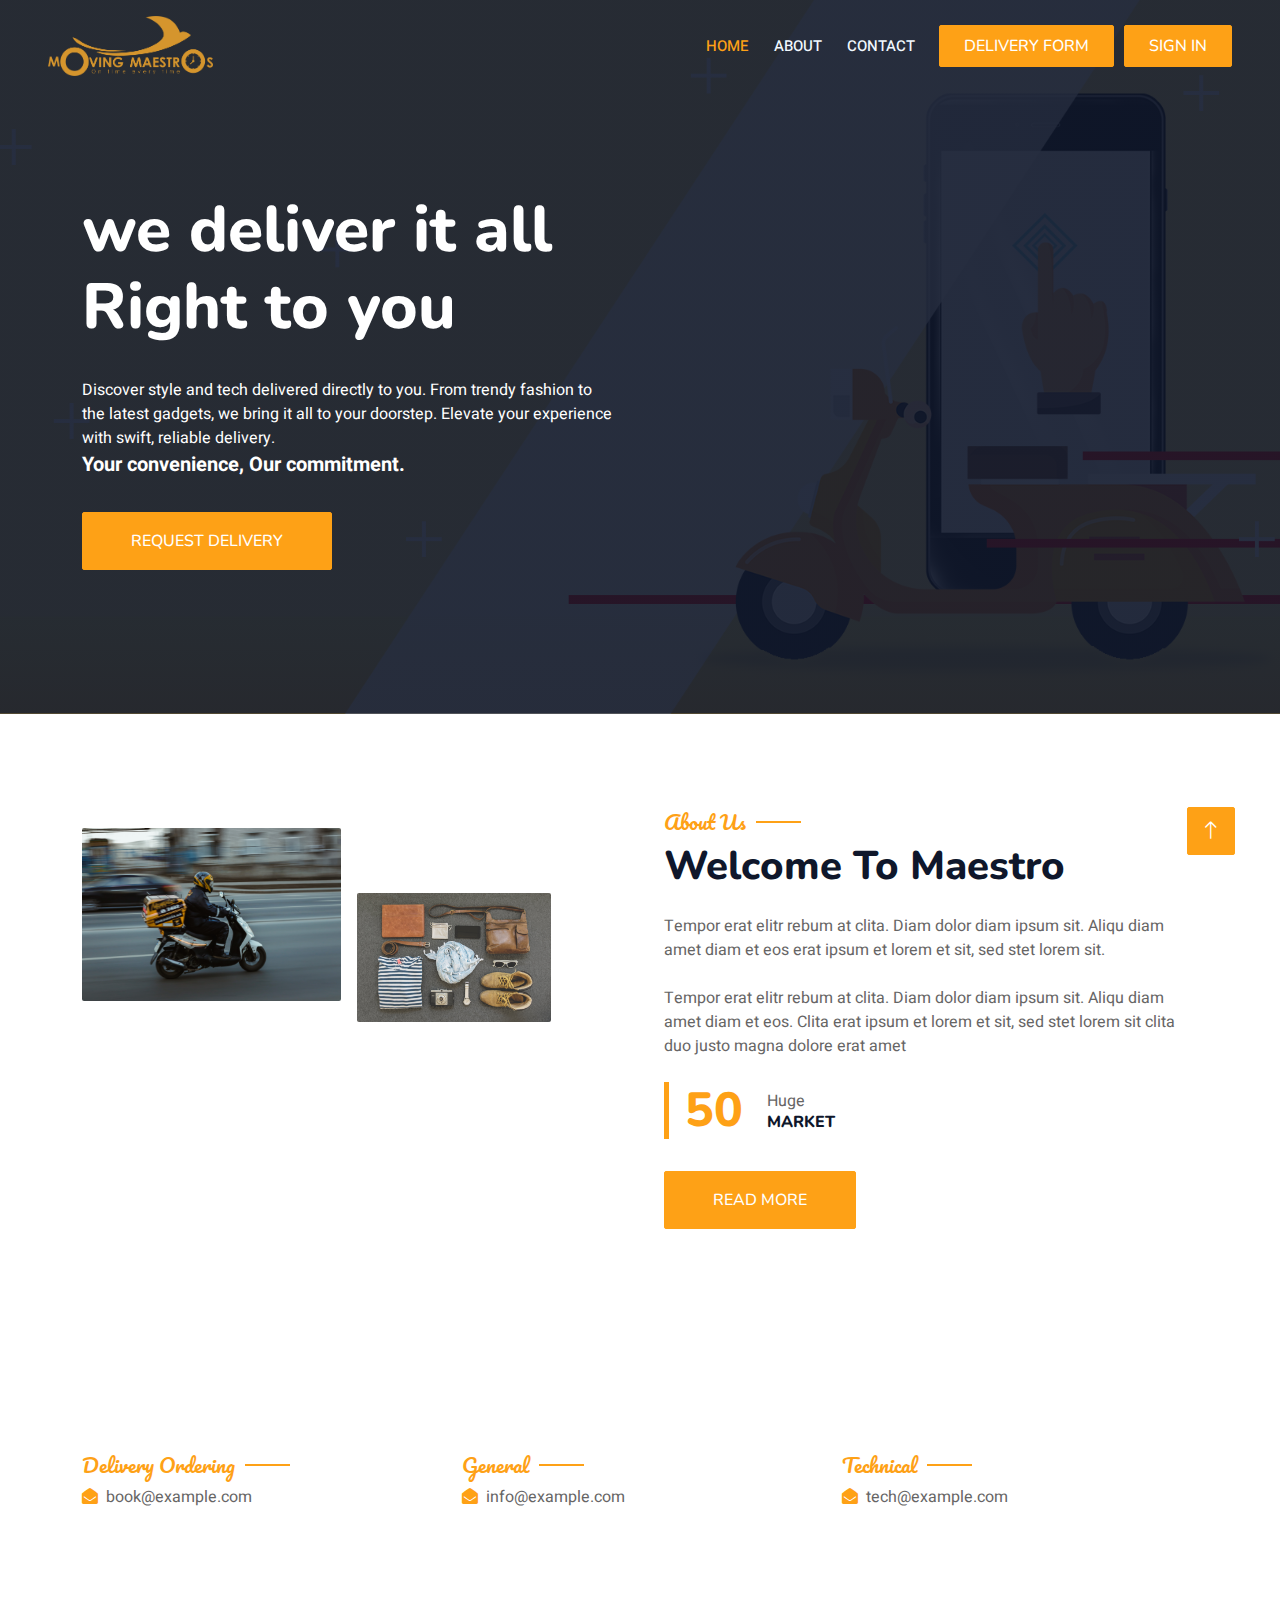
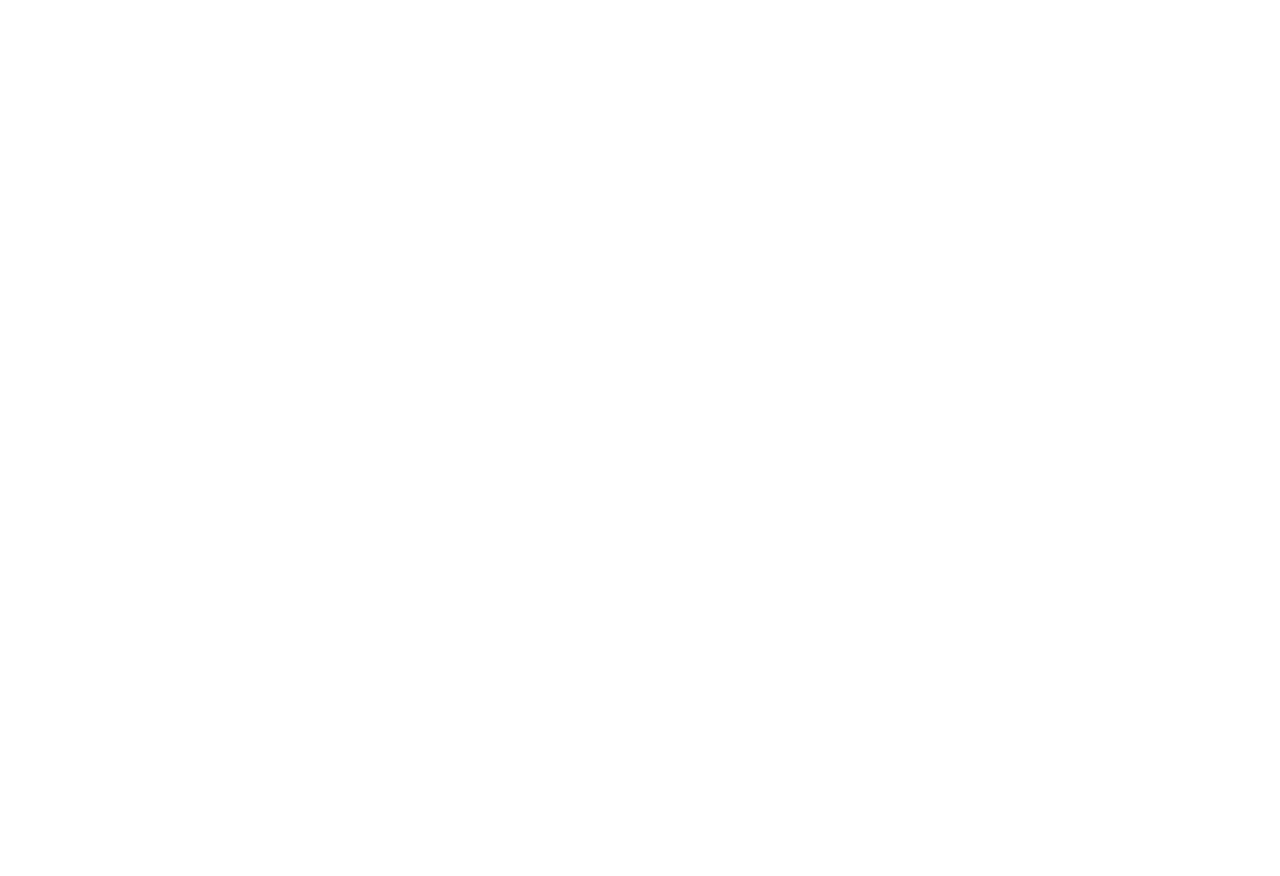
==== index.html @ 4fa52e2e "first commit message" ====
<!DOCTYPE html>
<html lang="en">

<head>
    <meta charset="utf-8">
    <title>delivery web app</title>
    <meta content="width=device-width, initial-scale=1.0" name="viewport">
    <meta content="" name="keywords">
    <meta content="" name="description">

    <!-- Favicon -->
    <link href="img/favicon.ico" rel="icon">

    <!-- Google Web Fonts -->
    <link rel="preconnect" href="https://fonts.googleapis.com">
    <link rel="preconnect" href="https://fonts.gstatic.com" crossorigin>
    <link href="https://fonts.googleapis.com/css2?family=Heebo:wght@400;500;600&family=Nunito:wght@600;700;800&family=Pacifico&display=swap" rel="stylesheet">

    <!-- Icon Font Stylesheet -->
    <link href="https://cdnjs.cloudflare.com/ajax/libs/font-awesome/5.10.0/css/all.min.css" rel="stylesheet">
    <link href="https://cdn.jsdelivr.net/npm/bootstrap-icons@1.4.1/font/bootstrap-icons.css" rel="stylesheet">

    <!-- Libraries Stylesheet -->
    <link href="lib/animate/animate.min.css" rel="stylesheet">
    <link href="lib/owlcarousel/assets/owl.carousel.min.css" rel="stylesheet">
    <link href="lib/tempusdominus/css/tempusdominus-bootstrap-4.min.css" rel="stylesheet" />

    <!-- Customized Bootstrap Stylesheet -->
    <link href="css/bootstrap.min.css" rel="stylesheet">

    <!-- Template Stylesheet -->
    <link href="css/style.css" rel="stylesheet">
</head>

<body>
    <div class="container-xxl bg-white p-0">
        <!-- Spinner Start -->
        <div id="spinner" class="show bg-white position-fixed translate-middle w-100 vh-100 top-50 start-50 d-flex align-items-center justify-content-center">
            <div class="spinner-border text-primary" style="width: 3rem; height: 3rem;" role="status">
                <span class="sr-only">Loading...</span>
            </div>
        </div>
        <!-- Spinner End -->


        <!-- Navbar & Hero Start -->
        <div class="container-xxl position-relative p-0">
            <nav class="navbar navbar-expand-lg navbar-dark bg-dark px-4 px-lg-5 py-3 py-lg-0">
                <a href="" class="navbar-brand p-0">
                    <h1 class="text-primary m-0"></h1>
                     <img src="img/logo.png" alt="Logo"> 
                </a>
                <button class="navbar-toggler" type="button" data-bs-toggle="collapse" data-bs-target="#navbarCollapse">
                    <span class="fa fa-bars"></span>
                </button>
                <div class="collapse navbar-collapse" id="navbarCollapse">
                    <div class="navbar-nav ms-auto py-0 pe-4">
                        <a href="index.html" class="nav-item nav-link active">Home</a>
                        <a href="about.html" class="nav-item nav-link">About</a>
                        <!-- <a href="#" class="nav-item nav-link">Service</a> -->
                        <!-- <a href="menu.html" class="nav-item nav-link">Menu</a> -->
                        <!-- <div class="nav-item dropdown">
                            <a href="#" class="nav-link dropdown-toggle" data-bs-toggle="dropdown">Pages</a>
                            <div class="dropdown-menu m-0">
                                <a href="#" class="dropdown-item">Our Team</a>
                                <a href="#" class="dropdown-item">Testimonial</a>
                            </div>
                        </div> -->
                        <a href="contact.html" class="nav-item nav-link">Contact</a>
                    </div>
                    <a href="agency_delivery-form.html" class="btn btn-primary py-2 px-4 custom-margin">Delivery Form</a>
                    <a href="authentication.html" class="btn btn-primary py-2 px-4">Sign in</a>                                     
                </div>
            </nav>

            <div class="container-xxl py-5 bg-dark hero-header mb-5">
                <div class="container my-5 py-5">
                    <div class="row align-items-center g-5">
                        <div class="col-lg-6 text-center text-lg-start">
                            <br><br>
                            <h1 class="display-3 text-white animated slideInLeft">we deliver it all<br>Right to you</h1><br>
                            <p class="text-white animated slideInLeft mb-4 pb-2">Discover style and tech delivered directly to you. From trendy fashion to the latest gadgets, we bring it all to your doorstep. Elevate your experience with swift, 
                                reliable delivery.<br><strong style="font-size: 20px;">Your convenience, Our commitment.</strong></p>
                            <a href="delivery_form.html" class="btn btn-primary py-sm-3 px-sm-5 me-3 animated slideInLeft">Request Delivery</a>
                        </div>
                        <!-- <div class="col-lg-6 text-center text-lg-end overflow-hidden">
                            <img class="img-fluid" src="img/hero.png" alt="">
                        </div> -->
                    </div>
                </div>
            </div>
        </div>
        <!-- Navbar & Hero End -->

        <!-- About Start -->
        <div class="container-xxl py-5">
            <div class="container">
                <div class="row g-5 align-items-center">
                    <div class="col-lg-6">
                        <div class="row g-3">
                            <div class="col-6 text-start">
                                <img class="img-fluid rounded w-100 wow zoomIn" data-wow-delay="0.1s" src="img/motor.jpg">
                            </div>
                            <div class="col-6 text-start">
                                <img class="img-fluid rounded w-75 wow zoomIn" data-wow-delay="0.3s" src="img/clothes.jpg" style="margin-top: 25%;">
                            </div>
                            <div class="col-6 text-end">
                                <img class="img-fluid rounded w-75 wow zoomIn" data-wow-delay="0.5s" src="img/electronics.jpg">
                            </div>
                            <div class="col-6 text-end">
                                <img class="img-fluid rounded w-100 wow zoomIn" data-wow-delay="0.7s" src="img/delivery.jpg">
                            </div>
                        </div>
                    </div>
                    <div class="col-lg-6">
                        <h5 class="section-title ff-secondary text-start text-primary fw-normal">About Us</h5>
                        <h1 class="mb-4">Welcome To Maestro</h1>
                        <p class="mb-4">Tempor erat elitr rebum at clita. Diam dolor diam ipsum sit. Aliqu diam amet diam et eos erat ipsum et lorem et sit, sed stet lorem sit.</p>
                        <p class="mb-4">Tempor erat elitr rebum at clita. Diam dolor diam ipsum sit. Aliqu diam amet diam et eos. Clita erat ipsum et lorem et sit, sed stet lorem sit clita duo justo magna dolore erat amet</p>
                        <div class="row g-4 mb-4">
                    
                            <div class="col-sm-6">
                                <div class="d-flex align-items-center border-start border-5 border-primary px-3">
                                    <h1 class="flex-shrink-0 display-5 text-primary mb-0" data-toggle="counter-up">50</h1>
                                    <div class="ps-4">
                                        <p class="mb-0">Huge</p>
                                        <h6 class="text-uppercase mb-0">Market</h6>
                                    </div>
                                </div>
                            </div>
                        </div>
                        <a class="btn btn-primary py-3 px-5 mt-2" href="">Read More</a>
                    </div>
                </div>
            </div>
        </div>
        <!-- About End -->


        <!-- Contact Start -->
        <div class="container-xxl py-5">
            <div class="container">
                <div class="text-center wow fadeInUp" data-wow-delay="0.1s">
                    <h5 class="section-title ff-secondary text-center text-primary fw-normal">Contact Us</h5>
                    <h1 class="mb-5">Contact For Any Issue</h1>
                </div>
                <div class="row g-4">
                    <div class="col-12">
                        <div class="row gy-4">
                            <div class="col-md-4">
                                <h5 class="section-title ff-secondary fw-normal text-start text-primary">Delivery Ordering</h5>
                                <p><i class="fa fa-envelope-open text-primary me-2"></i>book@example.com</p>
                            </div>
                            <div class="col-md-4">
                                <h5 class="section-title ff-secondary fw-normal text-start text-primary">General</h5>
                                <p><i class="fa fa-envelope-open text-primary me-2"></i>info@example.com</p>
                            </div>
                            <div class="col-md-4">
                                <h5 class="section-title ff-secondary fw-normal text-start text-primary">Technical</h5>
                                <p><i class="fa fa-envelope-open text-primary me-2"></i>tech@example.com</p>
                            </div>
                        </div>
                    </div>
                    <div class="col-md-6 wow fadeIn" data-wow-delay="0.1s">
                        <iframe class="position-relative rounded w-100 h-100"
                            src="https://www.google.com/maps/embed?pb=!1m18!1m12!1m3!1d3001156.4288297426!2d-78.01371936852176!3d42.72876761954724!2m3!1f0!2f0!3f0!3m2!1i1024!2i768!4f13.1!3m3!1m2!1s0x4ccc4bf0f123a5a9%3A0xddcfc6c1de189567!2sNew%20York%2C%20USA!5e0!3m2!1sen!2sbd!4v1603794290143!5m2!1sen!2sbd"
                            frameborder="0" style="min-height: 350px; border:0;" allowfullscreen="" aria-hidden="false"
                            tabindex="0"></iframe>
                    </div>
                    <div class="col-md-6">
                        <div class="wow fadeInUp" data-wow-delay="0.2s">
                            <form>
                                <div class="row g-3">
                                    <div class="col-md-6">
                                        <div class="form-floating">
                                            <input type="text" class="form-control" id="name" placeholder="Your Name">
                                            <label for="name">Your Name</label>
                                        </div>
                                    </div>
                                    <div class="col-md-6">
                                        <div class="form-floating">
                                            <input type="email" class="form-control" id="email" placeholder="Your Email">
                                            <label for="email">Your Email</label>
                                        </div>
                                    </div>
                                    <div class="col-12">
                                        <div class="form-floating">
                                            <input type="text" class="form-control" id="subject" placeholder="Subject">
                                            <label for="subject">Subject</label>
                                        </div>
                                    </div>
                                    <div class="col-12">
                                        <div class="form-floating">
                                            <textarea class="form-control" placeholder="Leave a message here" id="message" style="height: 150px"></textarea>
                                            <label for="message">Message</label>
                                        </div>
                                    </div>
                                    <div class="col-12">
                                        <button class="btn btn-primary w-100 py-3" type="submit">Send Message</button>
                                    </div>
                                </div>
                            </form>
                        </div>
                    </div>
                </div>
            </div>
        </div>
        <!-- Contact End -->


        <!-- Footer Start -->
        <div class="container-fluid bg-dark text-light footer pt-5 mt-5 wow fadeIn" data-wow-delay="0.1s">
            <div class="container py-5">
                <div class="row g-5">
                    <div class="col-lg-3 col-md-6">
                        <h4 class="section-title ff-secondary text-start text-primary fw-normal mb-4">Company</h4>
                        <a class="btn btn-link" href="">About Us</a>
                        <a class="btn btn-link" href="">Contact Us</a>
                        <!-- <a class="btn btn-link" href="">Reservation</a> -->
                        <a class="btn btn-link" href="">Privacy Policy</a>
                        <a class="btn btn-link" href="">Terms & Condition</a>
                    </div>
                    <div class="col-lg-3 col-md-6">
                        <h4 class="section-title ff-secondary text-start text-primary fw-normal mb-4">Contact</h4>
                        <p class="mb-2"><i class="fa fa-map-marker-alt me-3"></i>Kk123 St, Kicukiro, Rwamda</p>
                        <p class="mb-2"><i class="fa fa-phone-alt me-3"></i>+250 7845 67890</p>
                        <p class="mb-2"><i class="fa fa-envelope me-3"></i>info@example.com</p>
                        <div class="d-flex pt-2">
                            <a class="btn btn-outline-light btn-social" href=""><i class="fab fa-twitter"></i></a>
                            <a class="btn btn-outline-light btn-social" href=""><i class="fab fa-facebook-f"></i></a>
                            <a class="btn btn-outline-light btn-social" href=""><i class="fab fa-youtube"></i></a>
                            <a class="btn btn-outline-light btn-social" href=""><i class="fab fa-linkedin-in"></i></a>
                        </div>
                    </div>
                    <div class="col-lg-3 col-md-6">
                        <h4 class="section-title ff-secondary text-start text-primary fw-normal mb-4">Opening</h4>
                        <h5 class="text-light fw-normal">Monday - Saturday</h5>
                        <p>09AM - 09PM</p>
                        <h5 class="text-light fw-normal">Sunday</h5>
                        <p>10AM - 08PM</p>
                    </div>
                    <div class="col-lg-3 col-md-6">
                        <h4 class="section-title ff-secondary text-start text-primary fw-normal mb-4">Newsletter</h4>
                        <p>Dolor amet sit justo amet elitr clita ipsum elitr est.</p>
                        <div class="position-relative mx-auto" style="max-width: 400px;">
                            <input class="form-control border-primary w-100 py-3 ps-4 pe-5" type="text" placeholder="Your email">
                            <button type="button" class="btn btn-primary py-2 position-absolute top-0 end-0 mt-2 me-2">SignUp</button>
                        </div>
                    </div>
                </div>
            </div>
            <div class="container">
                <div class="copyright">
                    <div class="row">
                        <div class="col-md-6 text-center text-md-start mb-3 mb-md-0">
                            &copy; <a class="border-bottom" href="#">Maestro</a>, All Right Reserved. 
							
							<!--/*** This template is free as long as you keep the footer author’s credit link/attribution link/backlink. If you'd like to use the template without the footer author’s credit link/attribution link/backlink, you can purchase the Credit Removal License from "https://htmlcodex.com/credit-removal". Thank you for your support. ***/-->
							Designed By <a class="border-bottom" href="https://htmlcodex.com">Maestro</a><br><br>
                            Distributed By <a class="border-bottom" href="https://themewagon.com" target="_blank">Maestro</a>
                        </div>
                        <div class="col-md-6 text-center text-md-end">
                            <div class="footer-menu">
                                <a href="">Home</a>
                                <a href="">Cookies</a>
                                <a href="">Help</a>
                                <a href="">FQAs</a>
                            </div>
                        </div>
                    </div>
                </div>
            </div>
        </div>
        <!-- Footer End -->

        <!-- Back to Top -->
        <a href="#" class="btn btn-lg btn-primary btn-lg-square back-to-top"><i class="bi bi-arrow-up"></i></a>
    </div>

    <!-- JavaScript Libraries -->
    <script src="https://code.jquery.com/jquery-3.4.1.min.js"></script>
    <script src="https://cdn.jsdelivr.net/npm/bootstrap@5.0.0/dist/js/bootstrap.bundle.min.js"></script>
    <script src="lib/wow/wow.min.js"></script>
    <script src="lib/easing/easing.min.js"></script>
    <script src="lib/waypoints/waypoints.min.js"></script>
    <script src="lib/counterup/counterup.min.js"></script>
    <script src="lib/owlcarousel/owl.carousel.min.js"></script>
    <script src="lib/tempusdominus/js/moment.min.js"></script>
    <script src="lib/tempusdominus/js/moment-timezone.min.js"></script>
    <script src="lib/tempusdominus/js/tempusdominus-bootstrap-4.min.js"></script>

    <!-- Template Javascript -->
    <script src="js/main.js"></script>
</body>

</html>
---- css/style.css ----
/********** Template CSS **********/
:root {
    --primary: #FEA116;
    --light: #F1F8FF;
    --dark: #0F172B;
}

.ff-secondary {
    font-family: 'Pacifico', cursive;
}

.fw-medium {
    font-weight: 600 !important;
}

.fw-semi-bold {
    font-weight: 700 !important;
}

.back-to-top {
    position: fixed;
    display: none;
    right: 45px;
    bottom: 45px;
    z-index: 99;
}


/*** Spinner ***/
#spinner {
    opacity: 0;
    visibility: hidden;
    transition: opacity .5s ease-out, visibility 0s linear .5s;
    z-index: 99999;
}

#spinner.show {
    transition: opacity .5s ease-out, visibility 0s linear 0s;
    visibility: visible;
    opacity: 1;
}


/*** Button ***/
.custom-margin {
    margin-right: 10px;
}

.btn {
    font-family: 'Nunito', sans-serif;
    font-weight: 500;
    text-transform: uppercase;
    transition: .5s;
}

.btn.btn-primary,
.btn.btn-secondary {
    color: #FFFFFF;
}

.btn-square {
    width: 38px;
    height: 38px;
}

.btn-sm-square {
    width: 32px;
    height: 32px;
}

.btn-lg-square {
    width: 48px;
    height: 48px;
}

.btn-square,
.btn-sm-square,
.btn-lg-square {
    padding: 0;
    display: flex;
    align-items: center;
    justify-content: center;
    font-weight: normal;
    border-radius: 2px;
}


/*** Navbar ***/
.navbar-dark .navbar-nav .nav-link {
    position: relative;
    margin-left: 25px;
    padding: 35px 0;
    font-size: 15px;
    color: var(--light) !important;
    text-transform: uppercase;
    font-weight: 500;
    outline: none;
    transition: .5s;
}

.sticky-top.navbar-dark .navbar-nav .nav-link {
    padding: 20px 0;
}

.navbar-dark .navbar-nav .nav-link:hover,
.navbar-dark .navbar-nav .nav-link.active {
    color: var(--primary) !important;
}

.navbar-dark .navbar-brand img {
    max-height: 60px;
    transition: .5s;
}

.sticky-top.navbar-dark .navbar-brand img {
    max-height: 45px;
}

@media (max-width: 991.98px) {
    .sticky-top.navbar-dark {
        position: relative;
    }

    .navbar-dark .navbar-collapse {
        margin-top: 15px;
        border-top: 1px solid rgba(255, 255, 255, .1)
    }

    .navbar-dark .navbar-nav .nav-link,
    .sticky-top.navbar-dark .navbar-nav .nav-link {
        padding: 10px 0;
        margin-left: 0;
    }

    .navbar-dark .navbar-brand img {
        max-height: 45px;
    }
}

@media (min-width: 992px) {
    .navbar-dark {
        position: absolute;
        width: 100%;
        top: 0;
        left: 0;
        z-index: 999;
        background: transparent !important;
    }
    
    .sticky-top.navbar-dark {
        position: fixed;
        background: var(--dark) !important;
    }
}


/*** Hero Header ***/
.hero-header {
    background: linear-gradient(rgba(15, 23, 43, .9), rgba(15, 23, 43, .9)), url(../img/bg-hero1.jpg);
    background-position: center center;
    background-repeat: no-repeat;
    background-size: cover;
}

.hero-header img {
    animation: imgRotate 50s linear infinite;
}

@keyframes imgRotate { 
    100% { 
        transform: rotate(360deg); 
    } 
}

.breadcrumb-item + .breadcrumb-item::before {
    color: rgba(255, 255, 255, .5);
}


/*** Section Title ***/
.section-title {
    position: relative;
    display: inline-block;
}

.section-title::before {
    position: absolute;
    content: "";
    width: 45px;
    height: 2px;
    top: 50%;
    left: -55px;
    margin-top: -1px;
    background: var(--primary);
}

.section-title::after {
    position: absolute;
    content: "";
    width: 45px;
    height: 2px;
    top: 50%;
    right: -55px;
    margin-top: -1px;
    background: var(--primary);
}

.section-title.text-start::before,
.section-title.text-end::after {
    display: none;
}


/*** Service ***/
.service-item {
    box-shadow: 0 0 45px rgba(0, 0, 0, .08);
    transition: .5s;
}

.service-item:hover {
    background: var(--primary);
}

.service-item * {
    transition: .5s;
}

.service-item:hover * {
    color: var(--light) !important;
}


/*** Food Menu ***/
.nav-pills .nav-item .active {
    border-bottom: 2px solid var(--primary);
}


/*** Youtube Video ***/
.video {
    position: relative;
    height: 100%;
    min-height: 500px;
    background: linear-gradient(rgba(15, 23, 43, .1), rgba(15, 23, 43, .1)), url(../img/video.jpg);
    background-position: center center;
    background-repeat: no-repeat;
    background-size: cover;
}

.video .btn-play {
    position: absolute;
    z-index: 3;
    top: 50%;
    left: 50%;
    transform: translateX(-50%) translateY(-50%);
    box-sizing: content-box;
    display: block;
    width: 32px;
    height: 44px;
    border-radius: 50%;
    border: none;
    outline: none;
    padding: 18px 20px 18px 28px;
}

.video .btn-play:before {
    content: "";
    position: absolute;
    z-index: 0;
    left: 50%;
    top: 50%;
    transform: translateX(-50%) translateY(-50%);
    display: block;
    width: 100px;
    height: 100px;
    background: var(--primary);
    border-radius: 50%;
    animation: pulse-border 1500ms ease-out infinite;
}

.video .btn-play:after {
    content: "";
    position: absolute;
    z-index: 1;
    left: 50%;
    top: 50%;
    transform: translateX(-50%) translateY(-50%);
    display: block;
    width: 100px;
    height: 100px;
    background: var(--primary);
    border-radius: 50%;
    transition: all 200ms;
}

.video .btn-play img {
    position: relative;
    z-index: 3;
    max-width: 100%;
    width: auto;
    height: auto;
}

.video .btn-play span {
    display: block;
    position: relative;
    z-index: 3;
    width: 0;
    height: 0;
    border-left: 32px solid var(--dark);
    border-top: 22px solid transparent;
    border-bottom: 22px solid transparent;
}

@keyframes pulse-border {
    0% {
        transform: translateX(-50%) translateY(-50%) translateZ(0) scale(1);
        opacity: 1;
    }

    100% {
        transform: translateX(-50%) translateY(-50%) translateZ(0) scale(1.5);
        opacity: 0;
    }
}

#videoModal {
    z-index: 99999;
}

#videoModal .modal-dialog {
    position: relative;
    max-width: 800px;
    margin: 60px auto 0 auto;
}

#videoModal .modal-body {
    position: relative;
    padding: 0px;
}

#videoModal .close {
    position: absolute;
    width: 30px;
    height: 30px;
    right: 0px;
    top: -30px;
    z-index: 999;
    font-size: 30px;
    font-weight: normal;
    color: #FFFFFF;
    background: #000000;
    opacity: 1;
}


/*** Team ***/
.team-item {
    box-shadow: 0 0 45px rgba(0, 0, 0, .08);
    height: calc(100% - 38px);
    transition: .5s;
}

.team-item img {
    transition: .5s;
}

.team-item:hover img {
    transform: scale(1.1);
}

.team-item:hover {
    height: 100%;
}

.team-item .btn {
    border-radius: 38px 38px 0 0;
}


/*** Testimonial ***/
.testimonial-carousel .owl-item .testimonial-item,
.testimonial-carousel .owl-item.center .testimonial-item * {
    transition: .5s;
}

.testimonial-carousel .owl-item.center .testimonial-item {
    background: var(--primary) !important;
    border-color: var(--primary) !important;
}

.testimonial-carousel .owl-item.center .testimonial-item * {
    color: var(--light) !important;
}

.testimonial-carousel .owl-dots {
    margin-top: 24px;
    display: flex;
    align-items: flex-end;
    justify-content: center;
}

.testimonial-carousel .owl-dot {
    position: relative;
    display: inline-block;
    margin: 0 5px;
    width: 15px;
    height: 15px;
    border: 1px solid #CCCCCC;
    border-radius: 15px;
    transition: .5s;
}

.testimonial-carousel .owl-dot.active {
    background: var(--primary);
    border-color: var(--primary);
}


/*** Footer ***/
.footer .btn.btn-social {
    margin-right: 5px;
    width: 35px;
    height: 35px;
    display: flex;
    align-items: center;
    justify-content: center;
    color: var(--light);
    border: 1px solid #FFFFFF;
    border-radius: 35px;
    transition: .3s;
}

.footer .btn.btn-social:hover {
    color: var(--primary);
}

.footer .btn.btn-link {
    display: block;
    margin-bottom: 5px;
    padding: 0;
    text-align: left;
    color: #FFFFFF;
    font-size: 15px;
    font-weight: normal;
    text-transform: capitalize;
    transition: .3s;
}

.footer .btn.btn-link::before {
    position: relative;
    content: "\f105";
    font-family: "Font Awesome 5 Free";
    font-weight: 900;
    margin-right: 10px;
}

.footer .btn.btn-link:hover {
    letter-spacing: 1px;
    box-shadow: none;
}

.footer .copyright {
    padding: 25px 0;
    font-size: 15px;
    border-top: 1px solid rgba(256, 256, 256, .1);
}

.footer .copyright a {
    color: var(--light);
}

.footer .footer-menu a {
    margin-right: 15px;
    padding-right: 15px;
    border-right: 1px solid rgba(255, 255, 255, .1);
}

.footer .footer-menu a:last-child {
    margin-right: 0;
    padding-right: 0;
    border-right: none;
}
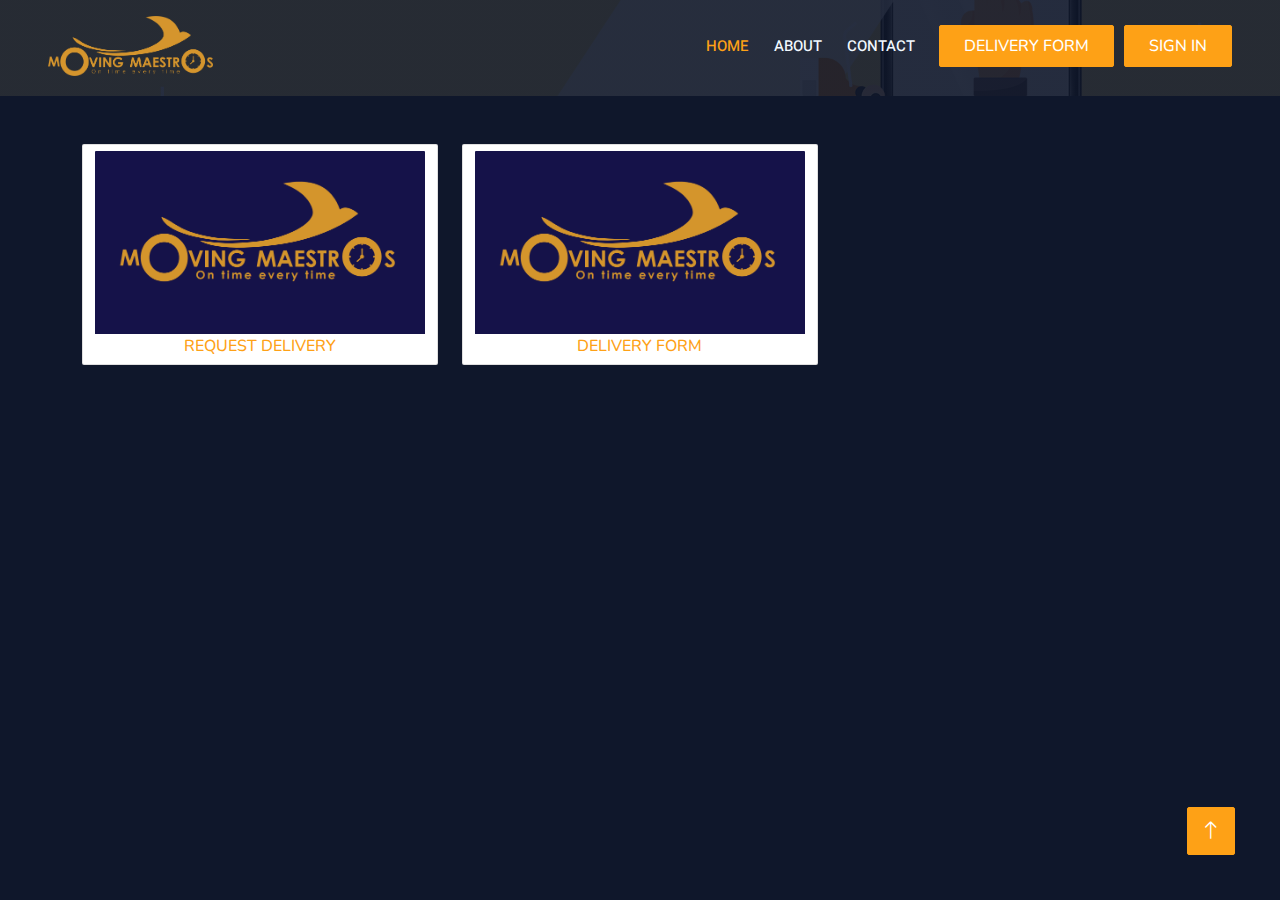
==== commit 55e66adb: "modifying index and implementing cards for forms" ====
--- a/index.html
+++ b/index.html
@@ -2,295 +2,123 @@
 <html lang="en">
 
 <head>
-    <meta charset="utf-8">
-    <title>delivery web app</title>
-    <meta content="width=device-width, initial-scale=1.0" name="viewport">
-    <meta content="" name="keywords">
-    <meta content="" name="description">
+  <meta charset="utf-8" />
+  <title>delivery web app</title>
+  <meta content="width=device-width, initial-scale=1.0" name="viewport" />
+  <meta content="" name="keywords" />
+  <meta content="" name="description" />
+  <meta name="viewport" content="width=device-width, initial-scale=1" />
 
-    <!-- Favicon -->
-    <link href="img/favicon.ico" rel="icon">
+  <!-- Favicon -->
+  <link href="img/favicon.ico" rel="icon" />
 
-    <!-- Google Web Fonts -->
-    <link rel="preconnect" href="https://fonts.googleapis.com">
-    <link rel="preconnect" href="https://fonts.gstatic.com" crossorigin>
-    <link href="https://fonts.googleapis.com/css2?family=Heebo:wght@400;500;600&family=Nunito:wght@600;700;800&family=Pacifico&display=swap" rel="stylesheet">
+  <!-- Google Web Fonts -->
+  <link rel="preconnect" href="https://fonts.googleapis.com" />
+  <link rel="preconnect" href="https://fonts.gstatic.com" crossorigin />
+  <link
+    href="https://fonts.googleapis.com/css2?family=Heebo:wght@400;500;600&family=Nunito:wght@600;700;800&family=Pacifico&display=swap"
+    rel="stylesheet" />
 
-    <!-- Icon Font Stylesheet -->
-    <link href="https://cdnjs.cloudflare.com/ajax/libs/font-awesome/5.10.0/css/all.min.css" rel="stylesheet">
-    <link href="https://cdn.jsdelivr.net/npm/bootstrap-icons@1.4.1/font/bootstrap-icons.css" rel="stylesheet">
+  <!-- Icon Font Stylesheet -->
+  <link href="https://cdnjs.cloudflare.com/ajax/libs/font-awesome/5.10.0/css/all.min.css" rel="stylesheet" />
+  <link href="https://cdn.jsdelivr.net/npm/bootstrap-icons@1.4.1/font/bootstrap-icons.css" rel="stylesheet" />
 
-    <!-- Libraries Stylesheet -->
-    <link href="lib/animate/animate.min.css" rel="stylesheet">
-    <link href="lib/owlcarousel/assets/owl.carousel.min.css" rel="stylesheet">
-    <link href="lib/tempusdominus/css/tempusdominus-bootstrap-4.min.css" rel="stylesheet" />
+  <!-- Libraries Stylesheet -->
+  <link href="lib/animate/animate.min.css" rel="stylesheet" />
+  <link href="lib/owlcarousel/assets/owl.carousel.min.css" rel="stylesheet" />
+  <link href="lib/tempusdominus/css/tempusdominus-bootstrap-4.min.css" rel="stylesheet" />
 
-    <!-- Customized Bootstrap Stylesheet -->
-    <link href="css/bootstrap.min.css" rel="stylesheet">
+  <!-- Customized Bootstrap Stylesheet -->
+  <link href="css/bootstrap.min.css" rel="stylesheet" />
 
-    <!-- Template Stylesheet -->
-    <link href="css/style.css" rel="stylesheet">
+  <!-- Template Stylesheet -->
+  <link href="css/style.css" rel="stylesheet" />
 </head>
 
 <body>
-    <div class="container-xxl bg-white p-0">
-        <!-- Spinner Start -->
-        <div id="spinner" class="show bg-white position-fixed translate-middle w-100 vh-100 top-50 start-50 d-flex align-items-center justify-content-center">
-            <div class="spinner-border text-primary" style="width: 3rem; height: 3rem;" role="status">
-                <span class="sr-only">Loading...</span>
-            </div>
+  <div class="container-xxl bg-dark p-0">
+    <!-- Spinner Start -->
+    <div id="spinner"
+      class="show bg-white position-fixed translate-middle w-100 vh-100 top-50 start-50 d-flex align-items-center justify-content-center">
+
+      <img src="Capture.PNG" style="width: 180px; height: 90px" alt="">
+      <!-- <span class="sr-only">Loading...</span> -->
+
+    </div>
+    <!-- Spinner End -->
+
+    <!-- Navbar & Hero Start -->
+    <div class="container-xxl position-relative p-0">
+      <nav class="navbar navbar-expand-lg navbar-dark bg-dark px-4 px-lg-5 py-3 py-lg-0" id="main-nav">
+        <a href="" class="navbar-brand p-0">
+          <h1 class="text-primary m-0"></h1>
+          <img src="img/logo.png" alt="Logo" />
+        </a>
+        <button class="navbar-toggler" type="button" data-bs-toggle="collapse" data-bs-target="#navbarCollapse">
+          <span class="fa fa-bars"></span>
+        </button>
+        <div class="collapse navbar-collapse" id="navbarCollapse">
+          <div class="navbar-nav ms-auto py-0 pe-4">
+            <a href="index.html" class="nav-item nav-link active">Home</a>
+            <a href="about.html" class="nav-item nav-link">About</a>
+
+            <a href="contact.html" class="nav-item nav-link">Contact</a>
+          </div>
+          <a href="agency_delivery-form.html" class="btn btn-primary py-2 px-4 custom-margin">Delivery Form</a>
+          <a href="authentication.html" class="btn btn-primary py-2 px-4">Sign in</a>
         </div>
-        <!-- Spinner End -->
+      </nav>
+
+      <div class="container-xxl py-5 bg-dark hero-header mb-5">
+
+      </div>
+    </div>
+    <!-- Navbar & Hero End -->
 
 
-        <!-- Navbar & Hero Start -->
-        <div class="container-xxl position-relative p-0">
-            <nav class="navbar navbar-expand-lg navbar-dark bg-dark px-4 px-lg-5 py-3 py-lg-0">
-                <a href="" class="navbar-brand p-0">
-                    <h1 class="text-primary m-0"></h1>
-                     <img src="img/logo.png" alt="Logo"> 
-                </a>
-                <button class="navbar-toggler" type="button" data-bs-toggle="collapse" data-bs-target="#navbarCollapse">
-                    <span class="fa fa-bars"></span>
-                </button>
-                <div class="collapse navbar-collapse" id="navbarCollapse">
-                    <div class="navbar-nav ms-auto py-0 pe-4">
-                        <a href="index.html" class="nav-item nav-link active">Home</a>
-                        <a href="about.html" class="nav-item nav-link">About</a>
-                        <!-- <a href="#" class="nav-item nav-link">Service</a> -->
-                        <!-- <a href="menu.html" class="nav-item nav-link">Menu</a> -->
-                        <!-- <div class="nav-item dropdown">
-                            <a href="#" class="nav-link dropdown-toggle" data-bs-toggle="dropdown">Pages</a>
-                            <div class="dropdown-menu m-0">
-                                <a href="#" class="dropdown-item">Our Team</a>
-                                <a href="#" class="dropdown-item">Testimonial</a>
-                            </div>
-                        </div> -->
-                        <a href="contact.html" class="nav-item nav-link">Contact</a>
-                    </div>
-                    <a href="agency_delivery-form.html" class="btn btn-primary py-2 px-4 custom-margin">Delivery Form</a>
-                    <a href="authentication.html" class="btn btn-primary py-2 px-4">Sign in</a>                                     
-                </div>
-            </nav>
+    <div class="container bg-dark text-center d-flex  justify-content-center space-between">
+      <div class="row ">
+        <div class="col col-lg-4 col-md-5 col-sm-3 ">
+          <div class="card btn btn-primary animated slideInLeft">
+            <img src="Capture.PNG" class="card-img-top" alt="...">
+            <a href="delivery_form.html">Request Delivery</a>
+          </div>
+        </div>
+        <div class="col col-lg-4 col-md-5 col-sm-3 ">
+          <div class="card btn btn-primary  animated slideInLeft">
+            <img src="Capture.PNG" class="card-img-top" alt="...">
+            <a href="delivery_form.html"> Delivery Form</a>
+          </div>
+        </div>
+      </div>
+    </div>
+    <!-- Back to Top -->
+    <a href="#" class="btn btn-lg btn-primary btn-lg-square back-to-top"><i class="bi bi-arrow-up"></i></a>
+  </div>
 
-            <div class="container-xxl py-5 bg-dark hero-header mb-5">
-                <div class="container my-5 py-5">
-                    <div class="row align-items-center g-5">
-                        <div class="col-lg-6 text-center text-lg-start">
-                            <br><br>
-                            <h1 class="display-3 text-white animated slideInLeft">we deliver it all<br>Right to you</h1><br>
-                            <p class="text-white animated slideInLeft mb-4 pb-2">Discover style and tech delivered directly to you. From trendy fashion to the latest gadgets, we bring it all to your doorstep. Elevate your experience with swift, 
-                                reliable delivery.<br><strong style="font-size: 20px;">Your convenience, Our commitment.</strong></p>
-                            <a href="delivery_form.html" class="btn btn-primary py-sm-3 px-sm-5 me-3 animated slideInLeft">Request Delivery</a>
-                        </div>
-                        <!-- <div class="col-lg-6 text-center text-lg-end overflow-hidden">
-                            <img class="img-fluid" src="img/hero.png" alt="">
-                        </div> -->
-                    </div>
-                </div>
-            </div>
-        </div>
-        <!-- Navbar & Hero End -->
+  <!-- JavaScript Libraries -->
+  <script src="https://code.jquery.com/jquery-3.4.1.min.js"></script>
+  <script src="https://cdn.jsdelivr.net/npm/bootstrap@5.0.0/dist/js/bootstrap.bundle.min.js"></script>
+  <script src="lib/wow/wow.min.js"></script>
+  <script src="lib/easing/easing.min.js"></script>
+  <script src="lib/waypoints/waypoints.min.js"></script>
+  <script src="lib/counterup/counterup.min.js"></script>
+  <script src="lib/owlcarousel/owl.carousel.min.js"></script>
+  <script src="lib/tempusdominus/js/moment.min.js"></script>
+  <script src="lib/tempusdominus/js/moment-timezone.min.js"></script>
+  <script src="lib/tempusdominus/js/tempusdominus-bootstrap-4.min.js"></script>
 
-        <!-- About Start -->
-        <div class="container-xxl py-5">
-            <div class="container">
-                <div class="row g-5 align-items-center">
-                    <div class="col-lg-6">
-                        <div class="row g-3">
-                            <div class="col-6 text-start">
-                                <img class="img-fluid rounded w-100 wow zoomIn" data-wow-delay="0.1s" src="img/motor.jpg">
-                            </div>
-                            <div class="col-6 text-start">
-                                <img class="img-fluid rounded w-75 wow zoomIn" data-wow-delay="0.3s" src="img/clothes.jpg" style="margin-top: 25%;">
-                            </div>
-                            <div class="col-6 text-end">
-                                <img class="img-fluid rounded w-75 wow zoomIn" data-wow-delay="0.5s" src="img/electronics.jpg">
-                            </div>
-                            <div class="col-6 text-end">
-                                <img class="img-fluid rounded w-100 wow zoomIn" data-wow-delay="0.7s" src="img/delivery.jpg">
-                            </div>
-                        </div>
-                    </div>
-                    <div class="col-lg-6">
-                        <h5 class="section-title ff-secondary text-start text-primary fw-normal">About Us</h5>
-                        <h1 class="mb-4">Welcome To Maestro</h1>
-                        <p class="mb-4">Tempor erat elitr rebum at clita. Diam dolor diam ipsum sit. Aliqu diam amet diam et eos erat ipsum et lorem et sit, sed stet lorem sit.</p>
-                        <p class="mb-4">Tempor erat elitr rebum at clita. Diam dolor diam ipsum sit. Aliqu diam amet diam et eos. Clita erat ipsum et lorem et sit, sed stet lorem sit clita duo justo magna dolore erat amet</p>
-                        <div class="row g-4 mb-4">
-                    
-                            <div class="col-sm-6">
-                                <div class="d-flex align-items-center border-start border-5 border-primary px-3">
-                                    <h1 class="flex-shrink-0 display-5 text-primary mb-0" data-toggle="counter-up">50</h1>
-                                    <div class="ps-4">
-                                        <p class="mb-0">Huge</p>
-                                        <h6 class="text-uppercase mb-0">Market</h6>
-                                    </div>
-                                </div>
-                            </div>
-                        </div>
-                        <a class="btn btn-primary py-3 px-5 mt-2" href="">Read More</a>
-                    </div>
-                </div>
-            </div>
-        </div>
-        <!-- About End -->
+  <!-- Template Javascript -->
+  <script src="js/main.js"></script>
+  <script>
+    // Get nav element
+    const nav = document.getElementById("main-nav");
 
-
-        <!-- Contact Start -->
-        <div class="container-xxl py-5">
-            <div class="container">
-                <div class="text-center wow fadeInUp" data-wow-delay="0.1s">
-                    <h5 class="section-title ff-secondary text-center text-primary fw-normal">Contact Us</h5>
-                    <h1 class="mb-5">Contact For Any Issue</h1>
-                </div>
-                <div class="row g-4">
-                    <div class="col-12">
-                        <div class="row gy-4">
-                            <div class="col-md-4">
-                                <h5 class="section-title ff-secondary fw-normal text-start text-primary">Delivery Ordering</h5>
-                                <p><i class="fa fa-envelope-open text-primary me-2"></i>book@example.com</p>
-                            </div>
-                            <div class="col-md-4">
-                                <h5 class="section-title ff-secondary fw-normal text-start text-primary">General</h5>
-                                <p><i class="fa fa-envelope-open text-primary me-2"></i>info@example.com</p>
-                            </div>
-                            <div class="col-md-4">
-                                <h5 class="section-title ff-secondary fw-normal text-start text-primary">Technical</h5>
-                                <p><i class="fa fa-envelope-open text-primary me-2"></i>tech@example.com</p>
-                            </div>
-                        </div>
-                    </div>
-                    <div class="col-md-6 wow fadeIn" data-wow-delay="0.1s">
-                        <iframe class="position-relative rounded w-100 h-100"
-                            src="https://www.google.com/maps/embed?pb=!1m18!1m12!1m3!1d3001156.4288297426!2d-78.01371936852176!3d42.72876761954724!2m3!1f0!2f0!3f0!3m2!1i1024!2i768!4f13.1!3m3!1m2!1s0x4ccc4bf0f123a5a9%3A0xddcfc6c1de189567!2sNew%20York%2C%20USA!5e0!3m2!1sen!2sbd!4v1603794290143!5m2!1sen!2sbd"
-                            frameborder="0" style="min-height: 350px; border:0;" allowfullscreen="" aria-hidden="false"
-                            tabindex="0"></iframe>
-                    </div>
-                    <div class="col-md-6">
-                        <div class="wow fadeInUp" data-wow-delay="0.2s">
-                            <form>
-                                <div class="row g-3">
-                                    <div class="col-md-6">
-                                        <div class="form-floating">
-                                            <input type="text" class="form-control" id="name" placeholder="Your Name">
-                                            <label for="name">Your Name</label>
-                                        </div>
-                                    </div>
-                                    <div class="col-md-6">
-                                        <div class="form-floating">
-                                            <input type="email" class="form-control" id="email" placeholder="Your Email">
-                                            <label for="email">Your Email</label>
-                                        </div>
-                                    </div>
-                                    <div class="col-12">
-                                        <div class="form-floating">
-                                            <input type="text" class="form-control" id="subject" placeholder="Subject">
-                                            <label for="subject">Subject</label>
-                                        </div>
-                                    </div>
-                                    <div class="col-12">
-                                        <div class="form-floating">
-                                            <textarea class="form-control" placeholder="Leave a message here" id="message" style="height: 150px"></textarea>
-                                            <label for="message">Message</label>
-                                        </div>
-                                    </div>
-                                    <div class="col-12">
-                                        <button class="btn btn-primary w-100 py-3" type="submit">Send Message</button>
-                                    </div>
-                                </div>
-                            </form>
-                        </div>
-                    </div>
-                </div>
-            </div>
-        </div>
-        <!-- Contact End -->
-
-
-        <!-- Footer Start -->
-        <div class="container-fluid bg-dark text-light footer pt-5 mt-5 wow fadeIn" data-wow-delay="0.1s">
-            <div class="container py-5">
-                <div class="row g-5">
-                    <div class="col-lg-3 col-md-6">
-                        <h4 class="section-title ff-secondary text-start text-primary fw-normal mb-4">Company</h4>
-                        <a class="btn btn-link" href="">About Us</a>
-                        <a class="btn btn-link" href="">Contact Us</a>
-                        <!-- <a class="btn btn-link" href="">Reservation</a> -->
-                        <a class="btn btn-link" href="">Privacy Policy</a>
-                        <a class="btn btn-link" href="">Terms & Condition</a>
-                    </div>
-                    <div class="col-lg-3 col-md-6">
-                        <h4 class="section-title ff-secondary text-start text-primary fw-normal mb-4">Contact</h4>
-                        <p class="mb-2"><i class="fa fa-map-marker-alt me-3"></i>Kk123 St, Kicukiro, Rwamda</p>
-                        <p class="mb-2"><i class="fa fa-phone-alt me-3"></i>+250 7845 67890</p>
-                        <p class="mb-2"><i class="fa fa-envelope me-3"></i>info@example.com</p>
-                        <div class="d-flex pt-2">
-                            <a class="btn btn-outline-light btn-social" href=""><i class="fab fa-twitter"></i></a>
-                            <a class="btn btn-outline-light btn-social" href=""><i class="fab fa-facebook-f"></i></a>
-                            <a class="btn btn-outline-light btn-social" href=""><i class="fab fa-youtube"></i></a>
-                            <a class="btn btn-outline-light btn-social" href=""><i class="fab fa-linkedin-in"></i></a>
-                        </div>
-                    </div>
-                    <div class="col-lg-3 col-md-6">
-                        <h4 class="section-title ff-secondary text-start text-primary fw-normal mb-4">Opening</h4>
-                        <h5 class="text-light fw-normal">Monday - Saturday</h5>
-                        <p>09AM - 09PM</p>
-                        <h5 class="text-light fw-normal">Sunday</h5>
-                        <p>10AM - 08PM</p>
-                    </div>
-                    <div class="col-lg-3 col-md-6">
-                        <h4 class="section-title ff-secondary text-start text-primary fw-normal mb-4">Newsletter</h4>
-                        <p>Dolor amet sit justo amet elitr clita ipsum elitr est.</p>
-                        <div class="position-relative mx-auto" style="max-width: 400px;">
-                            <input class="form-control border-primary w-100 py-3 ps-4 pe-5" type="text" placeholder="Your email">
-                            <button type="button" class="btn btn-primary py-2 position-absolute top-0 end-0 mt-2 me-2">SignUp</button>
-                        </div>
-                    </div>
-                </div>
-            </div>
-            <div class="container">
-                <div class="copyright">
-                    <div class="row">
-                        <div class="col-md-6 text-center text-md-start mb-3 mb-md-0">
-                            &copy; <a class="border-bottom" href="#">Maestro</a>, All Right Reserved. 
-							
-							<!--/*** This template is free as long as you keep the footer author’s credit link/attribution link/backlink. If you'd like to use the template without the footer author’s credit link/attribution link/backlink, you can purchase the Credit Removal License from "https://htmlcodex.com/credit-removal". Thank you for your support. ***/-->
-							Designed By <a class="border-bottom" href="https://htmlcodex.com">Maestro</a><br><br>
-                            Distributed By <a class="border-bottom" href="https://themewagon.com" target="_blank">Maestro</a>
-                        </div>
-                        <div class="col-md-6 text-center text-md-end">
-                            <div class="footer-menu">
-                                <a href="">Home</a>
-                                <a href="">Cookies</a>
-                                <a href="">Help</a>
-                                <a href="">FQAs</a>
-                            </div>
-                        </div>
-                    </div>
-                </div>
-            </div>
-        </div>
-        <!-- Footer End -->
-
-        <!-- Back to Top -->
-        <a href="#" class="btn btn-lg btn-primary btn-lg-square back-to-top"><i class="bi bi-arrow-up"></i></a>
-    </div>
-
-    <!-- JavaScript Libraries -->
-    <script src="https://code.jquery.com/jquery-3.4.1.min.js"></script>
-    <script src="https://cdn.jsdelivr.net/npm/bootstrap@5.0.0/dist/js/bootstrap.bundle.min.js"></script>
-    <script src="lib/wow/wow.min.js"></script>
-    <script src="lib/easing/easing.min.js"></script>
-    <script src="lib/waypoints/waypoints.min.js"></script>
-    <script src="lib/counterup/counterup.min.js"></script>
-    <script src="lib/owlcarousel/owl.carousel.min.js"></script>
-    <script src="lib/tempusdominus/js/moment.min.js"></script>
-    <script src="lib/tempusdominus/js/moment-timezone.min.js"></script>
-    <script src="lib/tempusdominus/js/tempusdominus-bootstrap-4.min.js"></script>
-
-    <!-- Template Javascript -->
-    <script src="js/main.js"></script>
+    // Add click listener
+    nav.addEventListener("click", () => {
+      nav.classList.toggle("active");
+    });
+  </script>
 </body>
 
 </html>--- a/css/style.css
+++ b/css/style.css
@@ -4,7 +4,9 @@
     --light: #F1F8FF;
     --dark: #0F172B;
 }
-
+body{
+    background: var(--dark);
+}
 .ff-secondary {
     font-family: 'Pacifico', cursive;
 }
@@ -480,4 +482,18 @@
     margin-right: 0;
     padding-right: 0;
     border-right: none;
-}+}
+/* @media (max-width: 600px) {
+    #main-nav {
+        z-index: 999;
+      position: fixed;
+      bottom: 0;
+      left: 0;
+      right: 0;
+      /* transform: translateY(100%);  */
+    /* } */
+    /* #main-nav.active { */
+        /* show navbar on interaction */
+        /* transform: translateY(0); */
+      /* } */
+  /* } */ 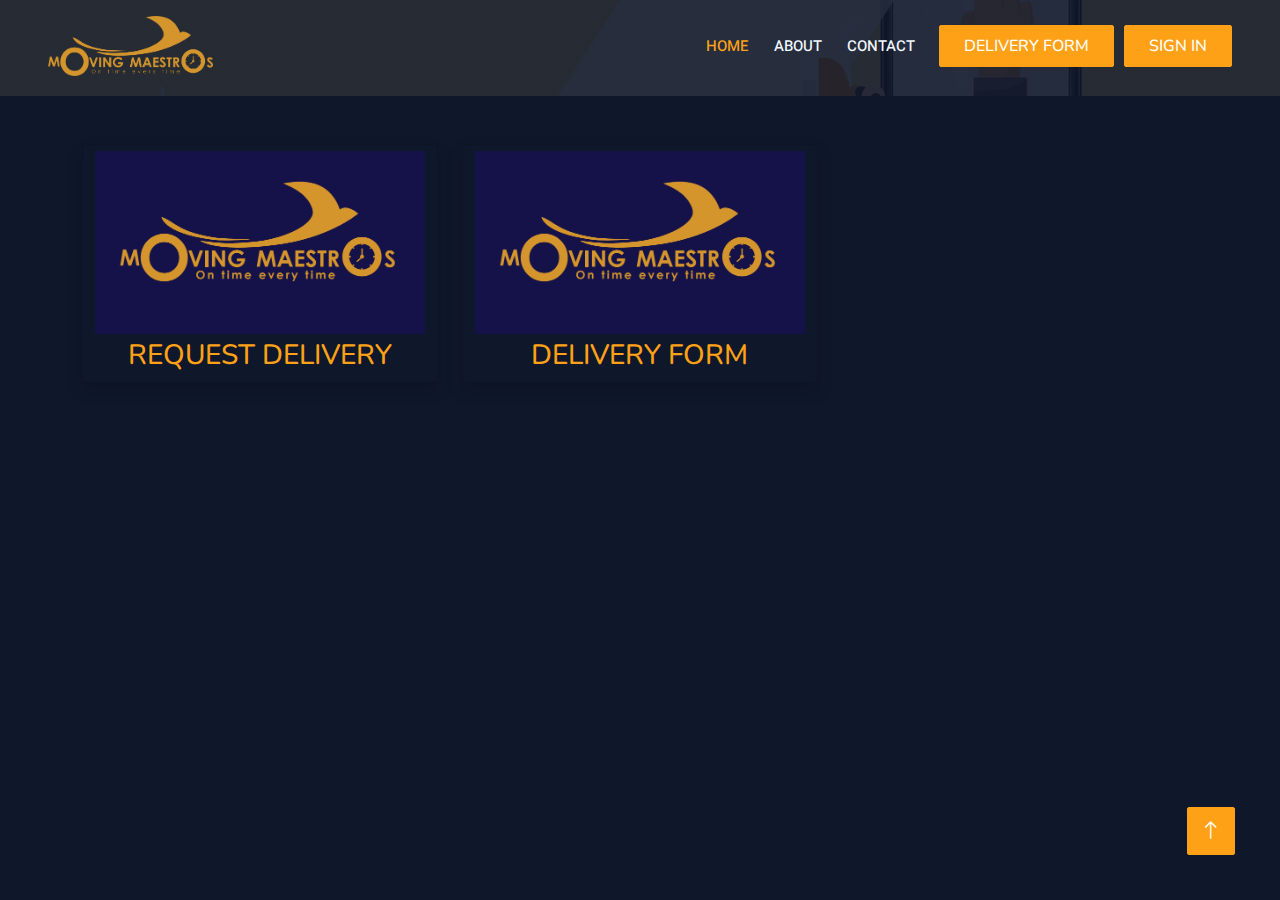
==== commit 4854bcae: "adding button to return to there previous page" ====
--- a/index.html
+++ b/index.html
@@ -79,15 +79,15 @@
     <div class="container bg-dark text-center d-flex  justify-content-center space-between">
       <div class="row ">
         <div class="col col-lg-4 col-md-5 col-sm-3 ">
-          <div class="card btn btn-primary animated slideInLeft">
-            <img src="Capture.PNG" class="card-img-top" alt="...">
-            <a href="delivery_form.html">Request Delivery</a>
+          <div class="card btn btn-primary bg-dark rounded shadow  animated slideInLeft">
+            <img src="Capture.PNG" class="card-img-top" alt="logo">
+            <a href="delivery_form.html" class="fs-3 bolder">Request Delivery</a>
           </div>
         </div>
         <div class="col col-lg-4 col-md-5 col-sm-3 ">
-          <div class="card btn btn-primary  animated slideInLeft">
-            <img src="Capture.PNG" class="card-img-top" alt="...">
-            <a href="delivery_form.html"> Delivery Form</a>
+          <div class="card btn btn-primary bg-dark rounded shadow  animated slideInLeft">
+            <img src="Capture.PNG" class="card-img-top" alt="logo">
+            <a href="agency_delivery-form.html" class="fs-3 bolder"> Delivery Form </a>
           </div>
         </div>
       </div>
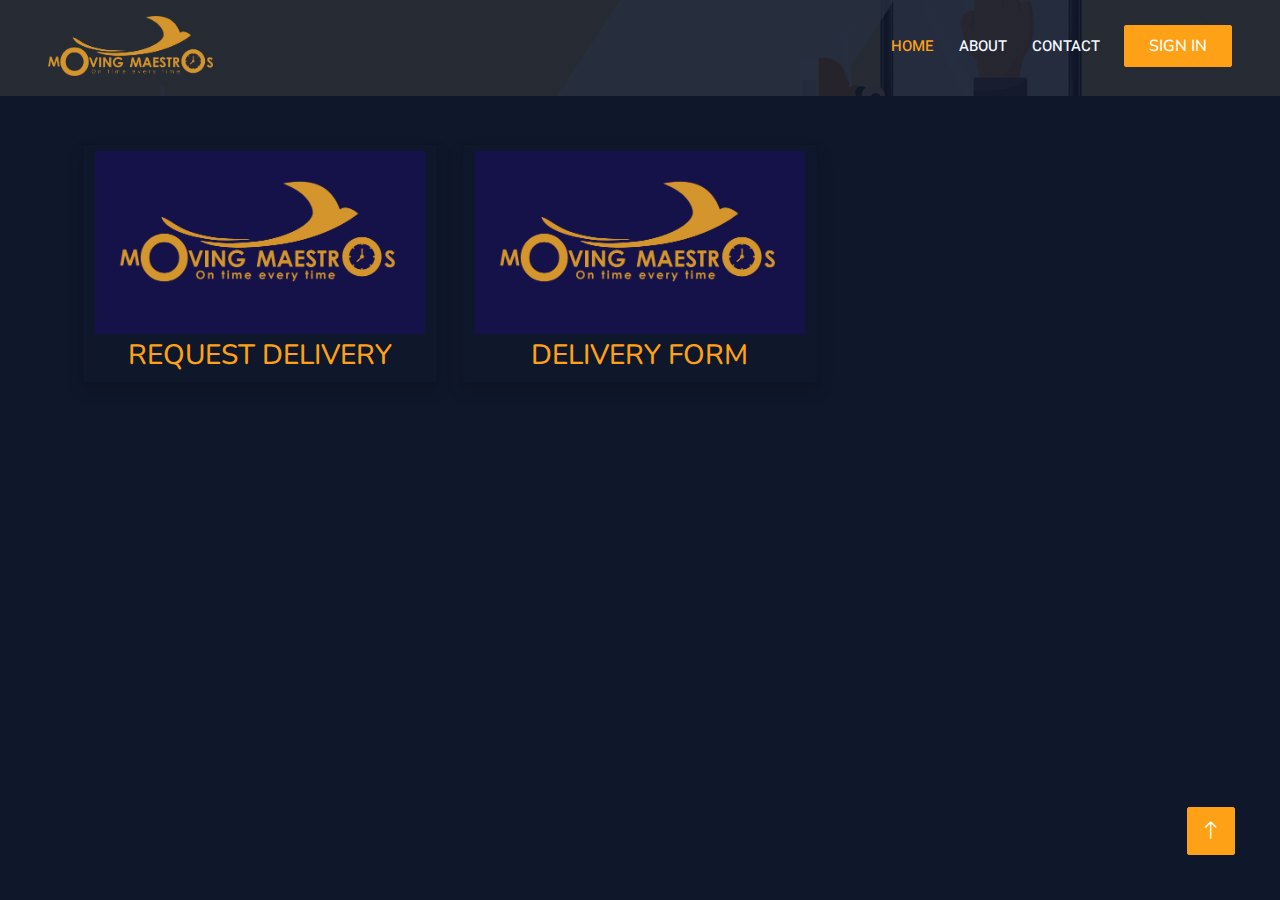
==== commit db8be50d: "removing unwanted things" ====
--- a/index.html
+++ b/index.html
@@ -64,7 +64,7 @@
 
             <a href="contact.html" class="nav-item nav-link">Contact</a>
           </div>
-          <a href="agency_delivery-form.html" class="btn btn-primary py-2 px-4 custom-margin">Delivery Form</a>
+          <!-- <a href="agency_delivery-form.html" class="btn btn-primary py-2 px-4 custom-margin">Delivery Form</a> -->
           <a href="authentication.html" class="btn btn-primary py-2 px-4">Sign in</a>
         </div>
       </nav>
